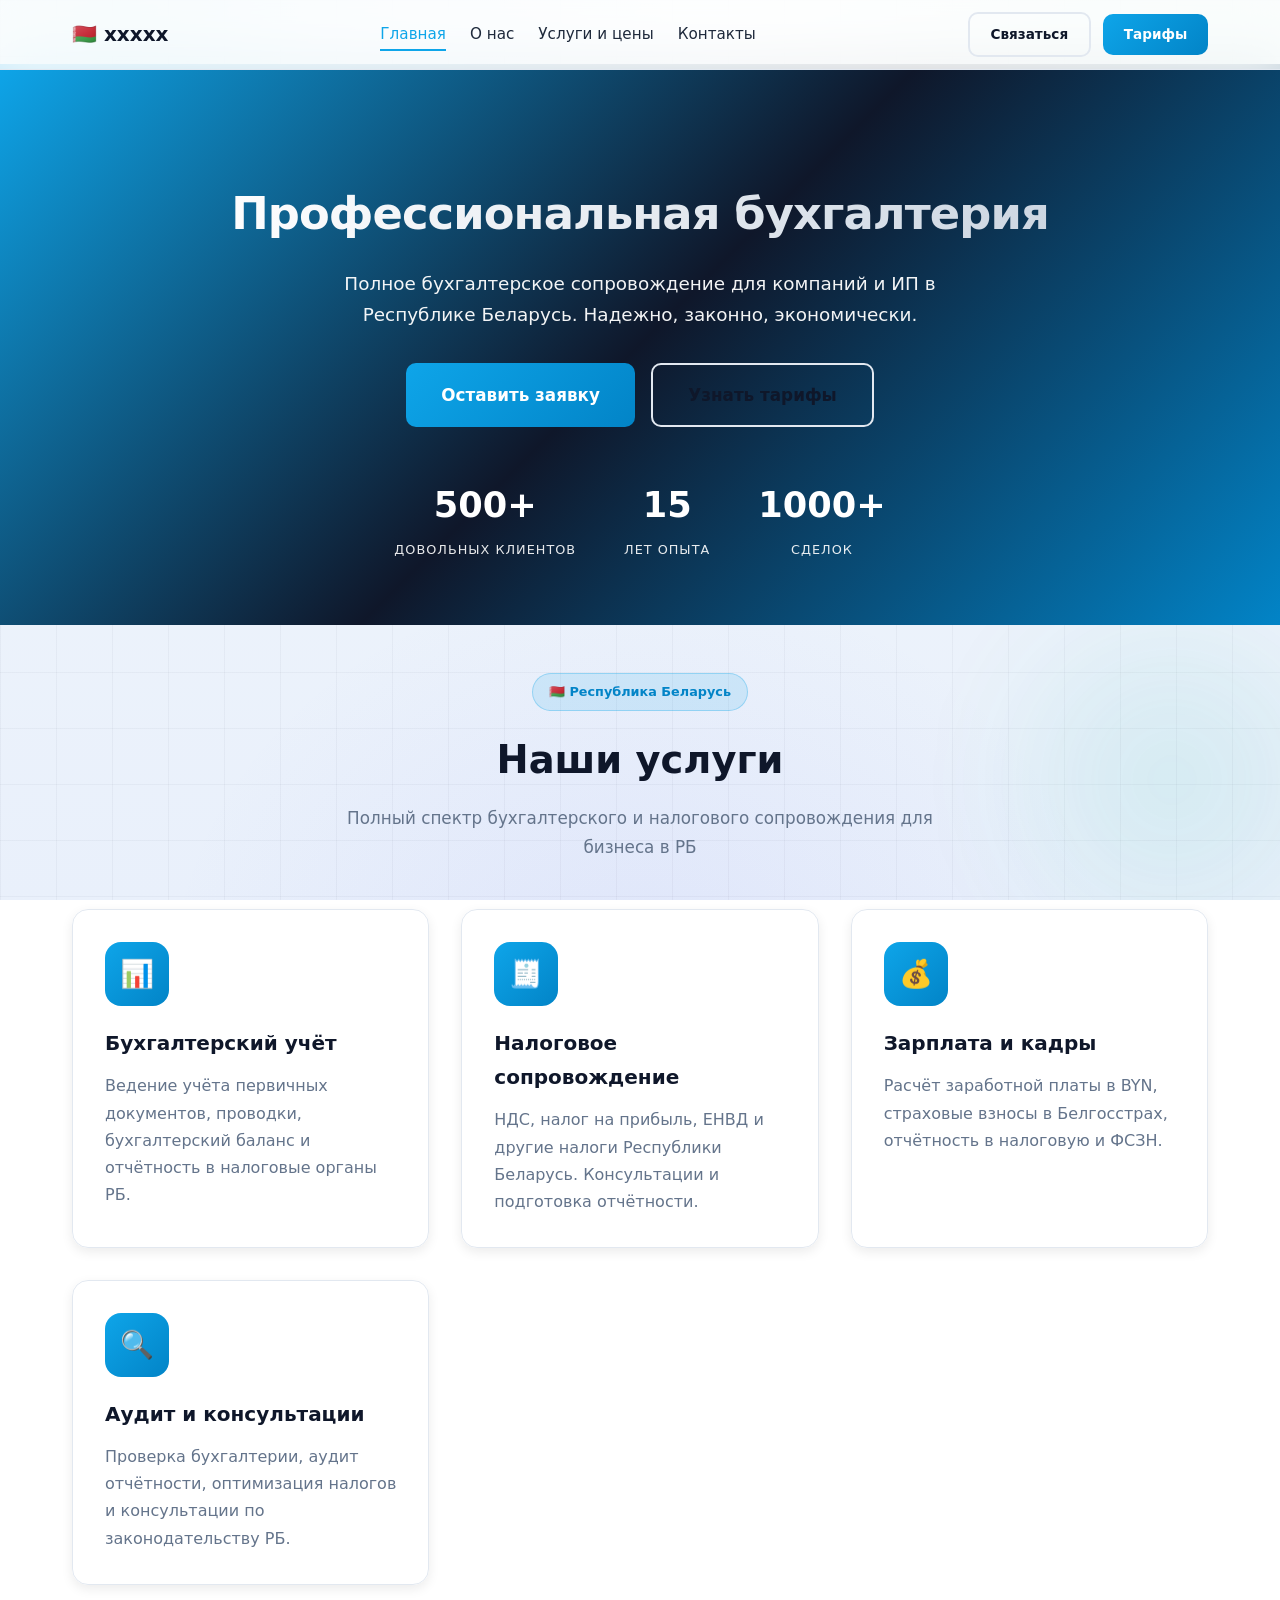
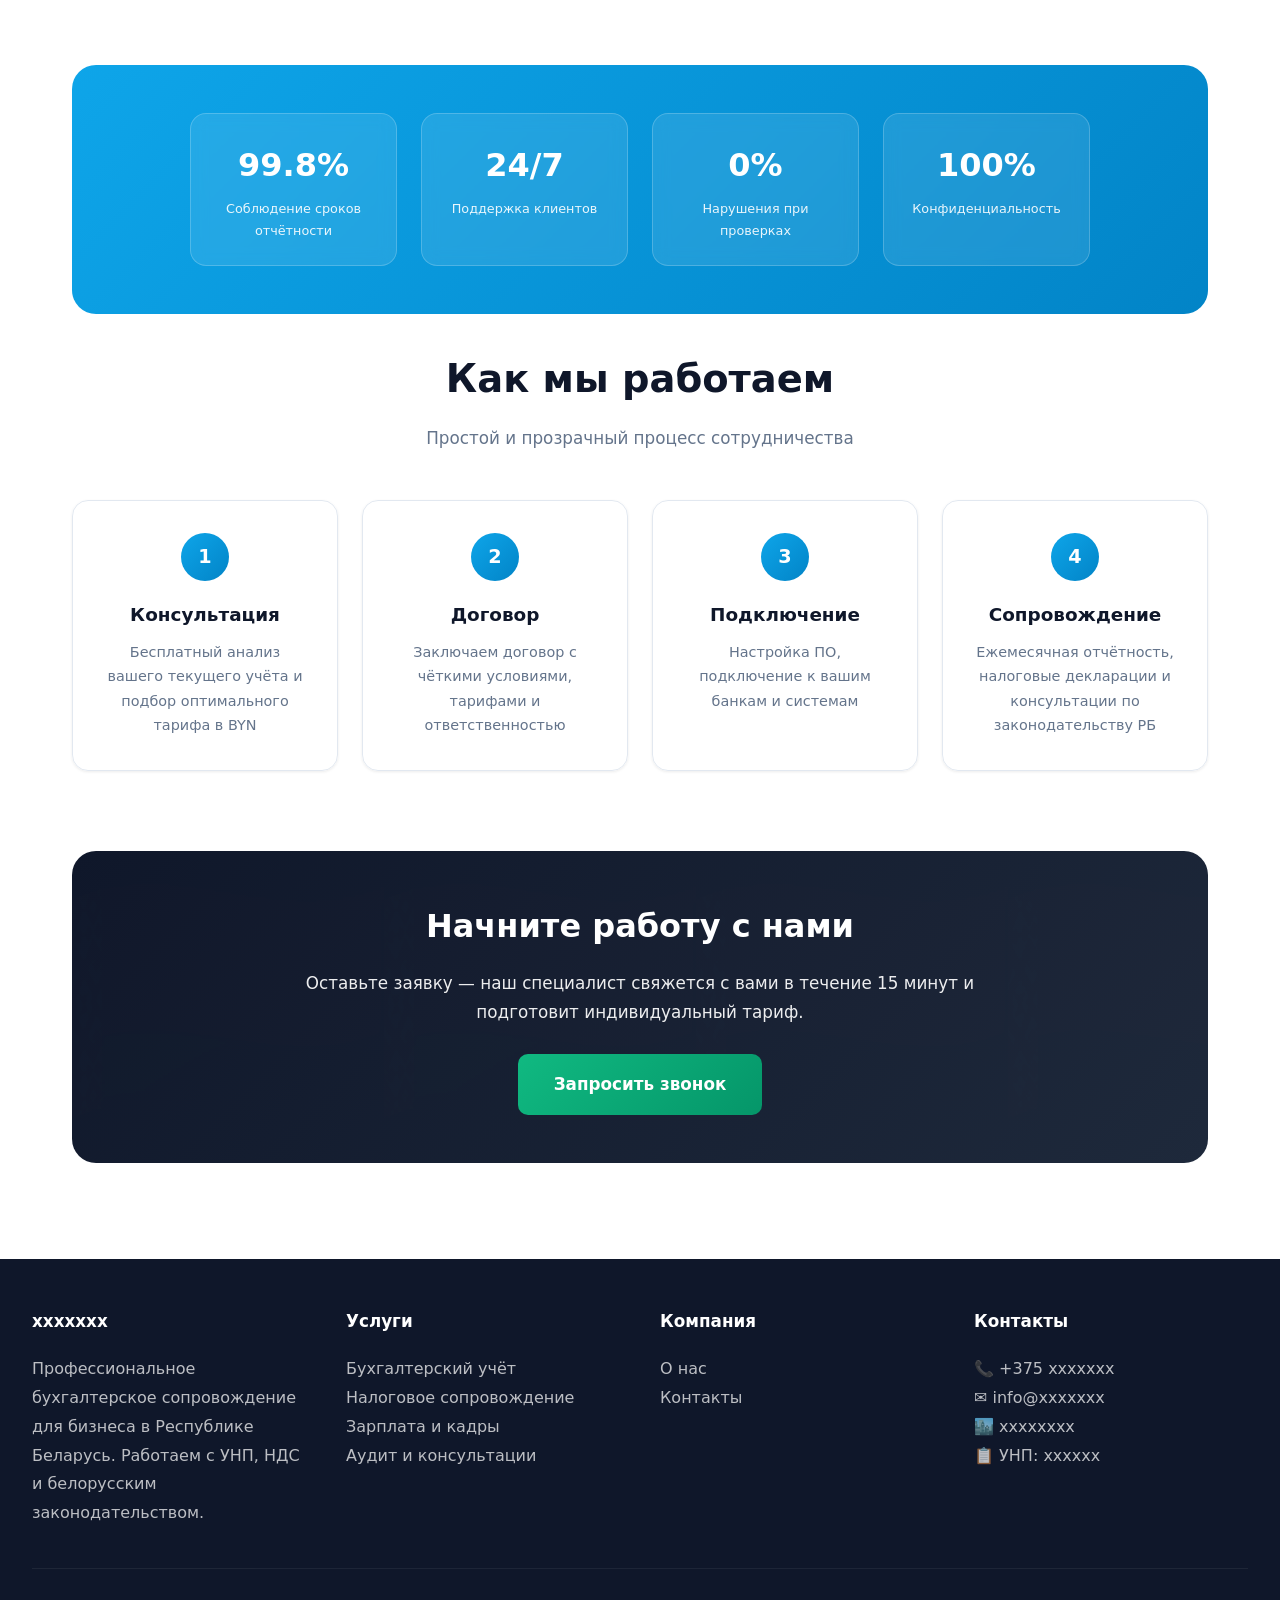
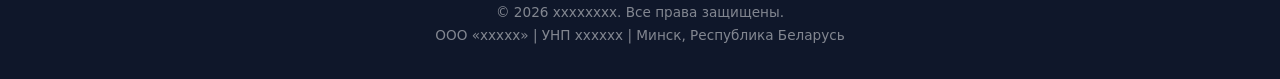
==== index.html @ abb274c4 "first commit" ====
<!DOCTYPE html>
<html lang="ru">
<head>
    <meta charset="UTF-8">
    <meta name="viewport" content="width=device-width, initial-scale=1.0">
    <title>xxxxxx | Профессиональное бухгалтерское сопровождение</title>
    <meta name="description" content="Профессиональная бухгалтерия для бизнеса в Республике Беларусь. Бухгалтерский учёт, налоговое сопровождение, зарплата и кадры, аудит. Услуги для компаний и ИП.">
    <link rel="stylesheet" href="style.css">
    <script src="config.js" defer></script>
    <script src="app.js" defer></script>
</head>
<body>
    <div class="blob-wrap">
        <div class="blob blob-1"></div>
        <div class="blob blob-2"></div>
    </div>

    <div class="preloader" id="preloader">
        <div class="loader-ring"></div>
        <div class="loader-text">Загрузка…</div>
    </div>

    <div class="toast-container" id="toastContainer"></div>

    <nav class="navbar" id="navbar">
        <div class="nav-inner">
            <a href="index.html" class="nav-brand">🇧🇾 xxxxx</a>
            <ul class="nav-links" id="navLinks">
                <li><a href="index.html">Главная</a></li>
                <li><a href="about.html">О нас</a></li>
                <li><a href="services.html">Услуги и цены</a></li>
                <li><a href="contact.html">Контакты</a></li>
            </ul>
            <div class="nav-cta">
                <a href="contact.html" class="btn btn-outline-light btn-sm">Связаться</a>
                <a href="services.html" class="btn btn-primary btn-sm">Тарифы</a>
            </div>
            <button class="menu-toggle" id="menuToggle" aria-label="Меню">☰</button>
        </div>
    </nav>

    <header>
        <div class="header-wrap">
            <h1>Профессиональная бухгалтерия</h1>
            <p>Полное бухгалтерское сопровождение для компаний и ИП в Республике Беларусь. Надежно, законно, экономически.</p>
            <div class="header-actions">
                <a href="contact.html" class="btn btn-primary btn-lg">Оставить заявку</a>
                <a href="services.html" class="btn btn-outline-light btn-lg">Узнать тарифы</a>
            </div>
            <div class="header-stats">
                <div class="stat-item">
                    <div class="stat-number">500+</div>
                    <div class="stat-label">Довольных клиентов</div>
                </div>
                <div class="stat-item">
                    <div class="stat-number">15</div>
                    <div class="stat-label">Лет опыта</div>
                </div>
                <div class="stat-item">
                    <div class="stat-number">1000+</div>
                    <div class="stat-label">Сделок</div>
                </div>
            </div>
        </div>
    </header>

    <main>
        <section class="section reveal">
            <div class="section-header">
                <span class="badge">🇧🇾 Республика Беларусь</span>
                <h2>Наши услуги</h2>
                <p>Полный спектр бухгалтерского и налогового сопровождения для бизнеса в РБ</p>
            </div>

            <div class="services-grid">
                <div class="service-card reveal">
                    <div class="service-icon">📊</div>
                    <h3>Бухгалтерский учёт</h3>
                    <p>Ведение учёта первичных документов, проводки, бухгалтерский баланс и отчётность в налоговые органы РБ.</p>
                </div>
                <div class="service-card reveal">
                    <div class="service-icon">🧾</div>
                    <h3>Налоговое сопровождение</h3>
                    <p>НДС, налог на прибыль, ЕНВД и другие налоги Республики Беларусь. Консультации и подготовка отчётности.</p>
                </div>
                <div class="service-card reveal">
                    <div class="service-icon">💰</div>
                    <h3>Зарплата и кадры</h3>
                    <p>Расчёт заработной платы в BYN, страховые взносы в Белгосстрах, отчётность в налоговую и ФСЗН.</p>
                </div>
                <div class="service-card reveal">
                    <div class="service-icon">🔍</div>
                    <h3>Аудит и консультации</h3>
                    <p>Проверка бухгалтерии, аудит отчётности, оптимизация налогов и консультации по законодательству РБ.</p>
                </div>
            </div>
        </section>

        <section class="stats-section reveal">
            <div class="stats-grid">
                <div class="stat-box">
                    <h3>99.8%</h3>
                    <p>Соблюдение сроков отчётности</p>
                </div>
                <div class="stat-box">
                    <h3>24/7</h3>
                    <p>Поддержка клиентов</p>
                </div>
                <div class="stat-box">
                    <h3>0%</h3>
                    <p>Нарушения при проверках</p>
                </div>
                <div class="stat-box">
                    <h3>100%</h3>
                    <p>Конфиденциальность</p>
                </div>
            </div>
        </section>

        <section class="section reveal">
            <div class="section-header">
                <h2>Как мы работаем</h2>
                <p>Простой и прозрачный процесс сотрудничества</p>
            </div>

            <div class="steps-grid">
                <div class="step-card reveal">
                    <div class="step-number">1</div>
                    <h3>Консультация</h3>
                    <p>Бесплатный анализ вашего текущего учёта и подбор оптимального тарифа в BYN</p>
                </div>
                <div class="step-card reveal">
                    <div class="step-number">2</div>
                    <h3>Договор</h3>
                    <p>Заключаем договор с чёткими условиями, тарифами и ответственностью</p>
                </div>
                <div class="step-card reveal">
                    <div class="step-number">3</div>
                    <h3>Подключение</h3>
                    <p>Настройка ПО, подключение к вашим банкам и системам</p>
                </div>
                <div class="step-card reveal">
                    <div class="step-number">4</div>
                    <h3>Сопровождение</h3>
                    <p>Ежемесячная отчётность, налоговые декларации и консультации по законодательству РБ</p>
                </div>
            </div>
        </section>

        <section class="cta-section reveal">
            <div class="cta-card">
                <div class="cta-wrap">
                    <h2>Начните работу с нами</h2>
                    <p>Оставьте заявку — наш специалист свяжется с вами в течение 15 минут и подготовит индивидуальный тариф.</p>
                    <a href="contact.html" class="btn btn-accent btn-lg">Запросить звонок</a>
                </div>
            </div>
        </section>
    </main>

    <footer>
        <div class="footer-grid">
            <div class="footer-col">
                <h4>xxxxxxx</h4>
                <p>Профессиональное бухгалтерское сопровождение для бизнеса в Республике Беларусь. Работаем с УНП, НДС и белорусским законодательством.</p>
            </div>
            <div class="footer-col">
                <h4>Услуги</h4>
                <ul>
                    <li><a href="services.html">Бухгалтерский учёт</a></li>
                    <li><a href="services.html">Налоговое сопровождение</a></li>
                    <li><a href="services.html">Зарплата и кадры</a></li>
                    <li><a href="services.html">Аудит и консультации</a></li>
                </ul>
            </div>
            <div class="footer-col">
                <h4>Компания</h4>
                <ul>
                    <li><a href="about.html">О нас</a></li>
                    <li><a href="contact.html">Контакты</a></li>
                </ul>
            </div>
            <div class="footer-col">
                <h4>Контакты</h4>
                <ul>
                    <li>📞 <a href="tel:+375xxxxxxxx">+375 xxxxxxx</a></li>
                    <li>✉️ <a href="mailto:info@xxxxxx">info@xxxxxxx</a></li>
                    <li>🏙️ xxxxxxxx</li>
                    <li>📋 УНП: xxxxxx</li>
                </ul>
            </div>
        </div>
        <div class="footer-divider">
            © 2026 xxxxxxxx. Все права защищены.<br>
            ООО «xxxxx» | УНП xxxxxx | Минск, Республика Беларусь
        </div>
    </footer>

    <a href="#" class="back-to-top" id="backToTop">↑</a>
</body>
</html>
---- style.css ----
/* =========================================================
   БАЗОВЫЕ ПЕРЕМЕННЫЕ И ДИЗАЙН-СИСТЕМА
   ========================================================= */
:root {
    --primary: #0ea5e9;
    --primary-dark: #0284c7;
    --primary-light: #67e8f9;
    --primary-glow: rgba(14,165,233,.4);
    --accent: #10b981;
    --warning: #f59e0b;
    --success: #10b981;
    --danger: #ef4444;
    --secondary: #0f172a;
    --bg: #f1f5f9;
    --card: rgba(255,255,255,.60);
    --card-border: rgba(255,255,255,.4);
    --border: #e2e8f0;
    --text: #1e293b;
    --text-light: #64748b;
    --shadow-sm: 0 1px 3px rgba(0,0,0,.08);
    --shadow-md: 0 4px 12px rgba(0,0,0,.08);
    --shadow-lg: 0 10px 25px rgba(0,0,0,.1);
    --transition: all .3s cubic-bezier(.4,0,.2,1);
}

/* =========================================================
   ОСНОВЫ
   ========================================================= */
*, ::before, ::after { box-sizing: border-box; margin: 0; padding: 0; }
html { scroll-behavior: smooth; }
body {
    font-family: system-ui, -apple-system, BlinkMacSystemFont, "Segoe UI", Roboto, sans-serif;
    color: var(--text);
    line-height: 1.7;
    overflow-x: hidden;
    background-color: #eef2f7;
    background:
        radial-gradient(1100px 600px at 12% -10%, rgba(14,165,233,.12), transparent 60%),
        radial-gradient(900px 500px at 95% 5%, rgba(16,185,129,.10), transparent 55%),
        radial-gradient(800px 700px at 50% 110%, rgba(99,102,241,.08), transparent 60%),
        linear-gradient(180deg, #f8fafc 0%, #eef4fb 40%, #e9f0fb 100%);
    background-attachment: fixed;
    position: relative;
    z-index: 1;
}

/* плоткая сетка на фоне — добавляет «матовую» текстуру без перегруза */
body::before {
    content: "";
    position: fixed;
    inset: 0;
    background-image:
        linear-gradient(rgba(15,23,42,.035) 1px, transparent 1px),
        linear-gradient(90deg, rgba(15,23,42,.035) 1px, transparent 1px);
    background-size: 56px 56px;
    pointer-events: none;
    z-index: 0;
}

/* =========================================================
   ПЛАВАЮЩИЕ BLOB-ФОНОВЫЕ ЭЛЕМЕНТЫ
   ========================================================= */
.blob-wrap { position: fixed; inset: 0; pointer-events: none; overflow: hidden; z-index: 0; }
.blob {
    position: absolute;
    width: 420px;
    height: 420px;
    background: radial-gradient(circle, rgba(14,165,233,.16), rgba(16,185,129,.12), transparent 60%);
    border-radius: 50%;
    filter: blur(70px);
    animation: float 16s ease-in-out infinite;
    opacity: .75;
}
.blob-1 { top: -10%; left: -8%; animation-delay: 0s; }
.blob-2 { bottom: -10%; right: -8%; animation-delay: -8s; }
@keyframes float { 0%,100% { transform: translate(0,0) scale(1) rotate(0deg); } 50% { transform: translate(30px, -45px) scale(1.06) rotate(180deg); } }

/* =========================================================
   ПРЕЛОАДЕР
   ========================================================= */
.preloader {
    position: fixed;
    inset: 0;
    background: linear-gradient(135deg, var(--primary), var(--primary-dark));
    display: grid;
    place-items: center;
    z-index: 9999;
    transition: opacity .6s ease;
}
.preloader.hidden { opacity: 0; pointer-events: none; }
.loader-ring {
    width: 64px;
    height: 64px;
    border: 4px solid rgba(255,255,255,.18);
    border-top-color: #fff;
    border-radius: 50%;
    animation: spin 1s linear infinite;
}
@keyframes spin { to { transform: rotate(360deg); } }
.loader-text {
    margin-top: 1rem;
    color: #fff;
    font-weight: 600;
    letter-spacing: .1em;
    text-transform: uppercase;
    font-size: .85rem;
    animation: pulseText 1.6s ease-in-out infinite;
}
@keyframes pulseText { 0%,100% { opacity: .6; } 50% { opacity: 1; } }

/* =========================================================
   TOASTЫ / УВЕДОМЛЕНИЯ
   ========================================================= */
.toast-container {
    position: fixed;
    top: 30px;
    right: 30px;
    z-index: 10000;
    display: flex;
    flex-direction: column;
    gap: 12px;
}
.toast {
    background: rgba(15,23,42,.95);
    color: #fff;
    padding: 14px 22px;
    border-radius: 12px;
    box-shadow: var(--shadow-lg);
    border: 1px solid rgba(14,165,233,.5);
    font-size: 14px;
    font-weight: 500;
    transform: translateX(120%);
    opacity: 0;
    transition: all .4s cubic-bezier(.175,.885,.32,1.275);
    display: flex;
    align-items: center;
    gap: 10px;
}
.toast.show { transform: translateX(0); opacity: 1; }
.toast.success { border-color: var(--accent); }
.toast.error { border-color: var(--danger); }

/* =========================================================
   КНОПКИ (ЕДИНАЯ СИСТЕМА)
   — btn-block растягивает кнопку на 100%
   — btn-lg / btn-sm — размеры
   ========================================================= */
.btn {
    display: inline-flex;
    align-items: center;
    justify-content: center;
    gap: .35rem;
    font-weight: 600;
    text-decoration: none;
    border: none;
    cursor: pointer;
    font-size: .95rem;
    border-radius: 10px;
    padding: .8rem 1.8rem;
    min-height: 44px;
    transition: var(--transition);
    position: relative;
    outline: 2px solid transparent;
    outline-offset: 2px;
}
.btn:focus-visible { outline-offset: 3px; outline-width: 2px; }
.btn-block { width: 100%; }
.btn-lg { padding: 1rem 2.2rem; font-size: 1.05rem; min-height: 48px; }
.btn-sm { padding: .55rem 1.3rem; font-size: .85rem; min-height: 38px; }

/* Primary — синий градиент */
.btn-primary { background: linear-gradient(135deg, var(--primary), var(--primary-dark)); color: #fff; }
.btn-primary:hover {
    background: linear-gradient(135deg, var(--primary-dark), var(--secondary));
    transform: translateY(-2px) scale(1.02);
    box-shadow: 0 8px 20px rgba(14,165,233,.35);
}
.btn-primary:active { transform: scale(.98); }

/* Accent — зелёный (CTA / отправка) */
.btn-accent { background: linear-gradient(135deg, var(--accent), #059669); color: #fff; }
.btn-accent:hover {
    background: linear-gradient(135deg, #059669, #047857);
    transform: translateY(-2px) scale(1.02);
    box-shadow: 0 8px 20px rgba(16,185,129,.3);
}

/* Outline — прозрачные с рамкой */
.btn-outline {
    background: rgba(255,255,255,.15);
    color: #fff;
    border: 1.5px solid rgba(255,255,255,.35);
    backdrop-filter: blur(8px);
}
.btn-outline:hover {
    background: rgba(255,255,255,.3);
    transform: translateY(-2px) scale(1.02);
}

/* Light outline — для светлых секций */
.btn-outline-light {
    background: transparent;
    color: var(--secondary);
    border: 2px solid var(--border);
}
.btn-outline-light:hover {
    background: var(--primary);
    color: #fff;
    border-color: var(--primary);
}

/* Ghost — без рамки, только текст */
.btn-ghost {
    background: transparent;
    color: var(--primary);
    padding: .4rem .6rem;
    min-height: auto;
    font-size: .9rem;
}

/* =========================================================
   НАВИГАЦИЯ
   ========================================================= */
.navbar {
    position: fixed;
    top: 0;
    left: 0;
    right: 0;
    background: rgba(255,255,255,.8);
    backdrop-filter: blur(20px);
    border-bottom: 1px solid var(--border);
    z-index: 100;
    transition: var(--transition);
}
.navbar.scrolled { box-shadow: var(--shadow-md); }

.nav-inner {
    max-width: 1200px;
    margin: 0 auto;
    padding: .75rem 2rem;
    display: flex;
    justify-content: space-between;
    align-items: center;
}

.nav-brand {
    font-weight: 800;
    font-size: 1.25rem;
    color: var(--secondary);
    text-decoration: none;
    display: flex;
    align-items: center;
    gap: .5rem;
}
.nav-brand:hover { color: var(--primary); }

.nav-links {
    display: flex;
    gap: 1.5rem;
    list-style: none;
}
.nav-links a {
    color: var(--text);
    text-decoration: none;
    font-weight: 500;
    font-size: .95rem;
    padding: .5rem 0;
    position: relative;
    transition: var(--transition);
}
.nav-links a::after {
    content: '';
    position: absolute;
    bottom: 0;
    left: 0;
    width: 0;
    height: 2px;
    background: var(--primary);
    transition: var(--transition);
}
.nav-links a:hover { color: var(--primary); }
.nav-links a:hover::after { width: 100%; }
.nav-links a.active { color: var(--primary); }
.nav-links a.active::after { width: 100%; }

.nav-cta { display: flex; gap: .75rem; align-items: center; }

.menu-toggle { display: none; background: none; border: none; font-size: 1.6rem; cursor: pointer; color: var(--secondary); }

/* Mobile menu */
@media (max-width: 768px) {
    .nav-links {
        position: absolute;
        top: 100%;
        left: 0;
        right: 0;
        background: rgba(15,23,42,.97);
        backdrop-filter: blur(20px);
        flex-direction: column;
        padding: 1.5rem;
        gap: 0;
        border-top: 1px solid rgba(255,255,255,.1);
        display: none;
        z-index: 99;
    }
    .nav-links.active { display: flex; }
    .nav-links a { color: #fff; padding: 1rem; font-size: 1.1rem; border-bottom: 1px solid rgba(255,255,255,.1); }
    .nav-links a:hover { padding-left: 1.25rem; }
    .menu-toggle { display: block; }
}

/* =========================================================
   ШАПКА (HEADER HERO)
   ========================================================= */
header {
    background: linear-gradient(135deg, var(--primary), var(--secondary), var(--primary-dark));
    color: #fff;
    padding: 7rem 2rem 4rem;
    text-align: center;
    position: relative;
    overflow: hidden;
    margin-top: 64px;
}
header::after { content: ' '; position: absolute; top: 50%; left: 50%; transform: translate(-50%,-50%); font-size: 10rem; opacity: .08; z-index: 1; pointer-events: none; }
.header-wrap { position: relative; z-index: 2; max-width: 880px; margin: 0 auto; }
header h1 {
    font-size: 2.8rem;
    font-weight: 800;
    margin-bottom: 1rem;
    letter-spacing: -.02em;
    background: linear-gradient(to right, #fff, #cbd5e1);
    -webkit-background-clip: text;
    -webkit-text-fill-color: transparent;
    background-clip: text;
}
header p { font-size: 1.15rem; opacity: .95; max-width: 700px; margin: 0 auto 2rem; }

.header-actions { display: flex; gap: 1rem; justify-content: center; flex-wrap: wrap; }
.header-stats { display: flex; justify-content: center; gap: 3rem; margin-top: 3rem; flex-wrap: wrap; }
.stat-item { text-align: center; }
.stat-number { font-size: 2.2rem; font-weight: 800; margin-bottom: .25rem; }
.stat-label { font-size: .8rem; opacity: .9; text-transform: uppercase; letter-spacing: 1px; }

@media (max-width: 768px) {
    header { padding: 5rem 2rem 3rem; margin-top: 58px; }
    header h1 { font-size: 2.2rem; }
    .header-stats { gap: 2rem; }
    .stat-number { font-size: 1.8rem; }
}

/* =========================================================
   ОСНОВНОЙ КОНТЕНТ
   ========================================================= */
main { max-width: 1200px; margin: 0 auto; padding: 3rem 2rem; position: relative; z-index: 2; }

/* Sections */
.section { margin-bottom: 5rem; opacity: 0; transform: translateY(30px); transition: opacity .8s ease, transform .8s ease; }
.section.visible { opacity: 1; transform: translateY(0); }
.section:nth-child(2) { transition-delay: .1s; }
.section:nth-child(3) { transition-delay: .2s; }
.section:nth-child(4) { transition-delay: .3s; }
.section:nth-child(5) { transition-delay: .4s; }

.section-header { text-align: center; margin-bottom: 3rem; }
.section-header h2 { font-size: 2.4rem; margin-bottom: .75rem; color: var(--secondary); font-weight: 800; }
.section-header p { color: var(--text-light); font-size: 1.05rem; max-width: 660px; margin: 0 auto; }

.badge {
    display: inline-flex;
    align-items: center;
    gap: .3rem;
    background: rgba(14,165,233,.13);
    color: var(--primary-dark);
    padding: .45rem 1rem;
    border-radius: 50px;
    font-size: .8rem;
    font-weight: 700;
    margin-bottom: 1rem;
    border: 1px solid rgba(14,165,233,.3);
    animation: badgePulse 3.2s ease-in-out infinite;
}
@keyframes badgePulse { 0%,100% { box-shadow: 0 0 0 rgba(14,165,233,.45); } 50% { box-shadow: 0 0 16px rgba(14,165,233,.55); } }

/* Services grid (index) */
.services-grid { display: grid; grid-template-columns: repeat(auto-fit, minmax(280px, 1fr)); gap: 2rem; }
.service-card {
    background: var(--card);
    padding: 2rem;
    border-radius: 16px;
    box-shadow: var(--shadow-md);
    border: 1px solid var(--border);
    transition: var(--transition);
    position: relative;
    overflow: hidden;
}
.service-card::before { content: ''; position: absolute; inset: 0; background: linear-gradient(135deg, rgba(14,165,233,.08), transparent); opacity: 0; transition: var(--transition); }
.service-card:hover { transform: translateY(-8px); border-color: var(--primary); box-shadow: var(--shadow-lg); }
.service-card:hover::before { opacity: 1; }
.service-icon { width: 64px; height: 64px; background: linear-gradient(135deg, var(--primary), var(--primary-dark)); border-radius: 16px; display: grid; place-items: center; font-size: 1.7rem; margin-bottom: 1.25rem; transition: var(--transition); }
.service-card:hover .service-icon { transform: scale(1.1) rotate(10deg); }
.service-card h3 { font-size: 1.25rem; margin-bottom: .75rem; color: var(--secondary); }
.service-card p { color: var(--text-light); line-height: 1.7; }

/* Detailed services (services.html) */
.service-detailed { display: grid; grid-template-columns: repeat(auto-fit, minmax(300px, 1fr)); gap: 2rem; margin-bottom: 2.5rem; }
.service-detailed-card {
    background: var(--card);
    padding: 2rem;
    border-radius: 16px;
    box-shadow: var(--shadow-sm);
    border: 1px solid var(--border);
    transition: var(--transition);
}
.service-detailed-card:hover { transform: translateY(-4px); box-shadow: var(--shadow-md); border-color: var(--primary); }
.service-detailed-card h3 { color: var(--secondary); margin-bottom: .75rem; font-size: 1.2rem; }
.service-detailed-card p { margin-bottom: 1rem; }
.service-features { list-style: none; }
.service-features li { padding: .5rem 0; color: var(--text-light); border-bottom: 1px solid rgba(0,0,0,.05); display: flex; align-items: center; gap: .6rem; }
.service-features li:last-child { border-bottom: none; }
.service-features li::before { content: '✓'; color: var(--accent); font-weight: 700; }

/* Stats section */
.stats-section {
    background: linear-gradient(135deg, var(--primary), var(--primary-dark));
    padding: 3rem 2rem;
    margin: 2rem 0;
    border-radius: 24px;
    color: #fff;
}
.stats-grid { display: grid; grid-template-columns: repeat(auto-fit, minmax(160px, 1fr)); gap: 1.5rem; max-width: 900px; margin: 0 auto; }
.stat-box { text-align: center; padding: 1.5rem; border-radius: 16px; background: rgba(255,255,255,.1); backdrop-filter: blur(8px); border: 1px solid rgba(255,255,255,.2); transition: var(--transition); }
.stat-box:hover { transform: translateY(-8px) scale(1.02); }
.stat-box h3 { font-size: 2rem; margin-bottom: .35rem; color: #fff; }
.stat-box p { color: rgba(255,255,255,.9); font-size: .8rem; }

/* Steps / Process */
.steps-grid { display: grid; grid-template-columns: repeat(auto-fit, minmax(240px, 1fr)); gap: 1.5rem; }
.step-card {
    background: var(--card);
    padding: 2rem;
    border-radius: 16px;
    box-shadow: var(--shadow-sm);
    text-align: center;
    transition: var(--transition);
    border: 1px solid var(--border);
}
.step-card:hover { transform: translateY(-6px); box-shadow: var(--shadow-md); }
.step-number {
    width: 48px;
    height: 48px;
    background: linear-gradient(135deg, var(--primary), var(--primary-dark));
    color: #fff;
    border-radius: 50%;
    display: grid;
    place-items: center;
    font-size: 1.2rem;
    font-weight: 700;
    margin: 0 auto 1.1rem;
    transition: var(--transition);
}
.step-card:hover .step-number { transform: scale(1.15); }
.step-card h3 { font-size: 1.15rem; margin-bottom: .6rem; color: var(--secondary); }
.step-card p { color: var(--text-light); font-size: .9rem; }

/* Pricing (services.html) */
.pricing-grid { display: grid; grid-template-columns: repeat(auto-fit, minmax(280px, 1fr)); gap: 2rem; margin-top: 2.5rem; }
.pricing-card {
    background: var(--card);
    padding: 2.5rem 2rem;
    border-radius: 18px;
    border: 2px solid var(--border);
    position: relative;
    transition: var(--transition);
    display: flex;
    flex-direction: column;
    align-items: stretch;
}
.pricing-card.featured {
    border-color: var(--primary);
    box-shadow: var(--shadow-lg);
    transform: translateY(-6px);
}
.pricing-card.featured:hover { transform: translateY(-10px) scale(1.02); }
.pricing-card:not(.featured):hover { transform: translateY(-4px); border-color: var(--primary); }
.popular-badge {
    position: absolute;
    top: -12px;
    left: 50%;
    transform: translateX(-50%);
    background: var(--accent);
    color: #fff;
    padding: .32rem .9rem;
    border-radius: 50px;
    font-size: .72rem;
    font-weight: 700;
    text-transform: uppercase;
    letter-spacing: .04em;
}
.pricing-header { text-align: center; margin-bottom: 1.5rem; }
.pricing-card h3 { font-size: 1.3rem; margin-bottom: .5rem; color: var(--secondary); }
.price { font-size: 2.1rem; font-weight: 800; margin-bottom: .35rem; color: var(--secondary); }
.price span { font-size: .9rem; font-weight: 400; color: var(--text-light); }
.pricing-card p { color: var(--text-light); margin-bottom: 1.3rem; font-size: .9rem; }
.pricing-features { list-style: none; margin-bottom: 1.7rem; flex: 1; }
.pricing-features li { padding: .55rem 0; color: var(--text-light); border-bottom: 1px solid rgba(0,0,0,.05); display: flex; align-items: center; gap: .6rem; }
.pricing-features li:last-child { border-bottom: none; }
.pricing-features li::before { content: '✓'; color: var(--accent); font-weight: 700; }
/* кнопка всегда на одинаковом уровне — margin-top auto */
.pricing-card .btn { margin-top: auto; }

/* CTA section */
.cta-section { text-align: center; margin: 3rem 0; }
.cta-card {
    background: linear-gradient(135deg, var(--secondary) 0%, #1e293b 100%);
    color: #fff;
    padding: 3rem 2rem;
    border-radius: 24px;
    position: relative;
    overflow: hidden;
}
.cta-card::before { content: ''; position: absolute; inset: 0; background: url('data:image/svg+xml;utf8,<svg xmlns="http://www.w3.org/2000/svg" viewBox="0 0 100 100"><text x="50%" y="50%" font-size="90" text-anchor="middle" dy=".32em" opacity="0.03">🇧🇾</text></svg>'); opacity: .1; }
.cta-wrap { position: relative; z-index: 1; max-width: 720px; margin: 0 auto; }
.cta-card h2 { color: #fff; font-size: 2rem; margin-bottom: 1rem; }
.cta-card p { opacity: .92; margin-bottom: 1.75rem; font-size: 1.05rem; }
.cta-btn { background: linear-gradient(135deg, var(--accent), #059669); color: #fff; padding: 1rem 2.5rem; border: none; border-radius: 12px; font-size: 1.1rem; font-weight: 600; cursor: pointer; transition: var(--transition); box-shadow: var(--shadow-md); position: relative; overflow: hidden; }
.cta-btn::before { content: ''; position: absolute; inset: 0; background: linear-gradient(90deg, transparent, rgba(255,255,255,.25), transparent); transform: translateX(-100%); transition: transform .5s ease; }
.cta-btn:hover::before { transform: translateX(100%); }
.cta-btn:hover { transform: translateY(-3px) scale(1.02); box-shadow: 0 12px 28px rgba(16,185,129,.35); }

/* =========================================================
   REVEAL — появление элементов при скролле
   ========================================================= */
.reveal {
    opacity: 0;
    transform: translateY(28px);
    transition: opacity .8s ease, transform .8s ease;
}
.reveal.visible { opacity: 1; transform: translateY(0); }

/* задержки для каскадного появления карточек */
.reveal:nth-child(2) { transition-delay: .08s; }
.reveal:nth-child(3) { transition-delay: .16s; }
.reveal:nth-child(4) { transition-delay: .24s; }
.reveal:nth-child(5) { transition-delay: .32s; }

/* =========================================================
   КНОПКА «НАВЕРХ»
   ========================================================= */
.back-to-top {
    position: fixed;
    bottom: 30px;
    right: 32px;
    width: 56px;
    height: 56px;
    background: linear-gradient(135deg, var(--primary), var(--primary-dark));
    color: #fff;
    border-radius: 50%;
    display: grid;
    place-items: center;
    text-decoration: none;
    box-shadow: 0 8px 22px rgba(14,165,233,.4);
    opacity: 0;
    visibility: hidden;
    transform: translateY(90px);
    transition: var(--transition);
    z-index: 1000;
    font-size: 1.3rem;
}
.back-to-top.visible { opacity: 1; visibility: visible; transform: translateY(0); }
.back-to-top:hover { transform: translateY(-4px) scale(1.08); box-shadow: 0 12px 28px rgba(14,165,233,.5); }

@media (max-width: 768px) {
    .back-to-top { width: 46px; height: 46px; bottom: 18px; right: 18px; }
}

/* =========================================================
   ФОРМА (contact.html)
   ========================================================= */
.contact-form { display: flex; flex-direction: column; gap: .3rem; }
.contact-form .input-group { margin-bottom: 1.15rem; }

/* =========================================================
   РАБОЧИЕ ЧАСЫ (contact.html)
   ========================================================= */
.hours-list { margin-top: .5rem; text-align: left; }
.hours-row {
    display: flex;
    justify-content: space-between;
    gap: 1rem;
    padding: .5rem .6rem;
    border-bottom: 1px dashed var(--border);
    font-size: .88rem;
    color: var(--text-light);
    border-radius: 6px;
    transition: var(--transition);
}
.hours-row:last-child { border-bottom: none; }
.hours-row span:last-child { font-weight: 600; color: var(--secondary); }
.hours-row:hover { background: rgba(14,165,233,.07); }
.hours-row.today { background: rgba(16,185,129,.12); }
.hours-row.today span:last-child { color: var(--accent); }

/* =========================================================
   КАРТА И СОЦСЕТИ (contact.html)
   ========================================================= */
.social-btn { position: relative; overflow: hidden; }
.social-btn:hover::after {
    content: '';
    position: absolute;
    inset: 0;
    background: rgba(255,255,255,.25);
    border-radius: inherit;
}

/* Contact section */
.contact-section {
    background: var(--card);
    padding: 2.5rem;
    border-radius: 20px;
    box-shadow: var(--shadow-md);
    border: 1px solid var(--border);
}
.contact-section h2 { text-align: center; color: var(--secondary); }
.contact-info { text-align: center; }

/* Footer */
footer {
    background: var(--secondary);
    color: rgba(255,255,255,.8);
    padding: 3rem 2rem 2rem;
    position: relative;
    overflow: hidden;
}
.footer-grid { display: grid; grid-template-columns: repeat(auto-fit, minmax(220px, 1fr)); gap: 2.5rem; margin-bottom: 2.5rem; }
.footer-col h4 { color: #fff; margin-bottom: 1.25rem; font-size: 1.05rem; }
.footer-col p, .footer-col li { color: rgba(255,255,255,.72); line-height: 1.8; }
.footer-col ul { list-style: none; }
.footer-col a { color: rgba(255,255,255,.72); text-decoration: none; transition: var(--transition); display: inline-block; }
.footer-col a:hover { color: var(--primary); transform: translateX(4px); }
.footer-divider { border-top: 1px solid rgba(255,255,255,.1); padding-top: 2rem; text-align: center; font-size: .85rem; opacity: .6; }

/* Info / alerts */
.info-box {
    background: linear-gradient(135deg, rgba(14,165,233,.15), rgba(16,185,129,.08));
    border: 1px solid rgba(14,165,233,.3);
    border-radius: 12px;
    padding: 1.3rem 1.75rem;
    margin: 2rem 0;
    color: var(--secondary);
    font-weight: 500;
    border-left: 4px solid var(--primary);
}

/* Responsive */
@media (max-width: 768px) {
    .section-header h2 { font-size: 1.9rem; }
    .services-grid { grid-template-columns: 1fr; }
    .service-detailed { grid-template-columns: 1fr; }
    .footer-grid { grid-template-columns: 1fr; }
    .stat-number { font-size: 1.6rem; }
    .price { font-size: 1.7rem; }
}
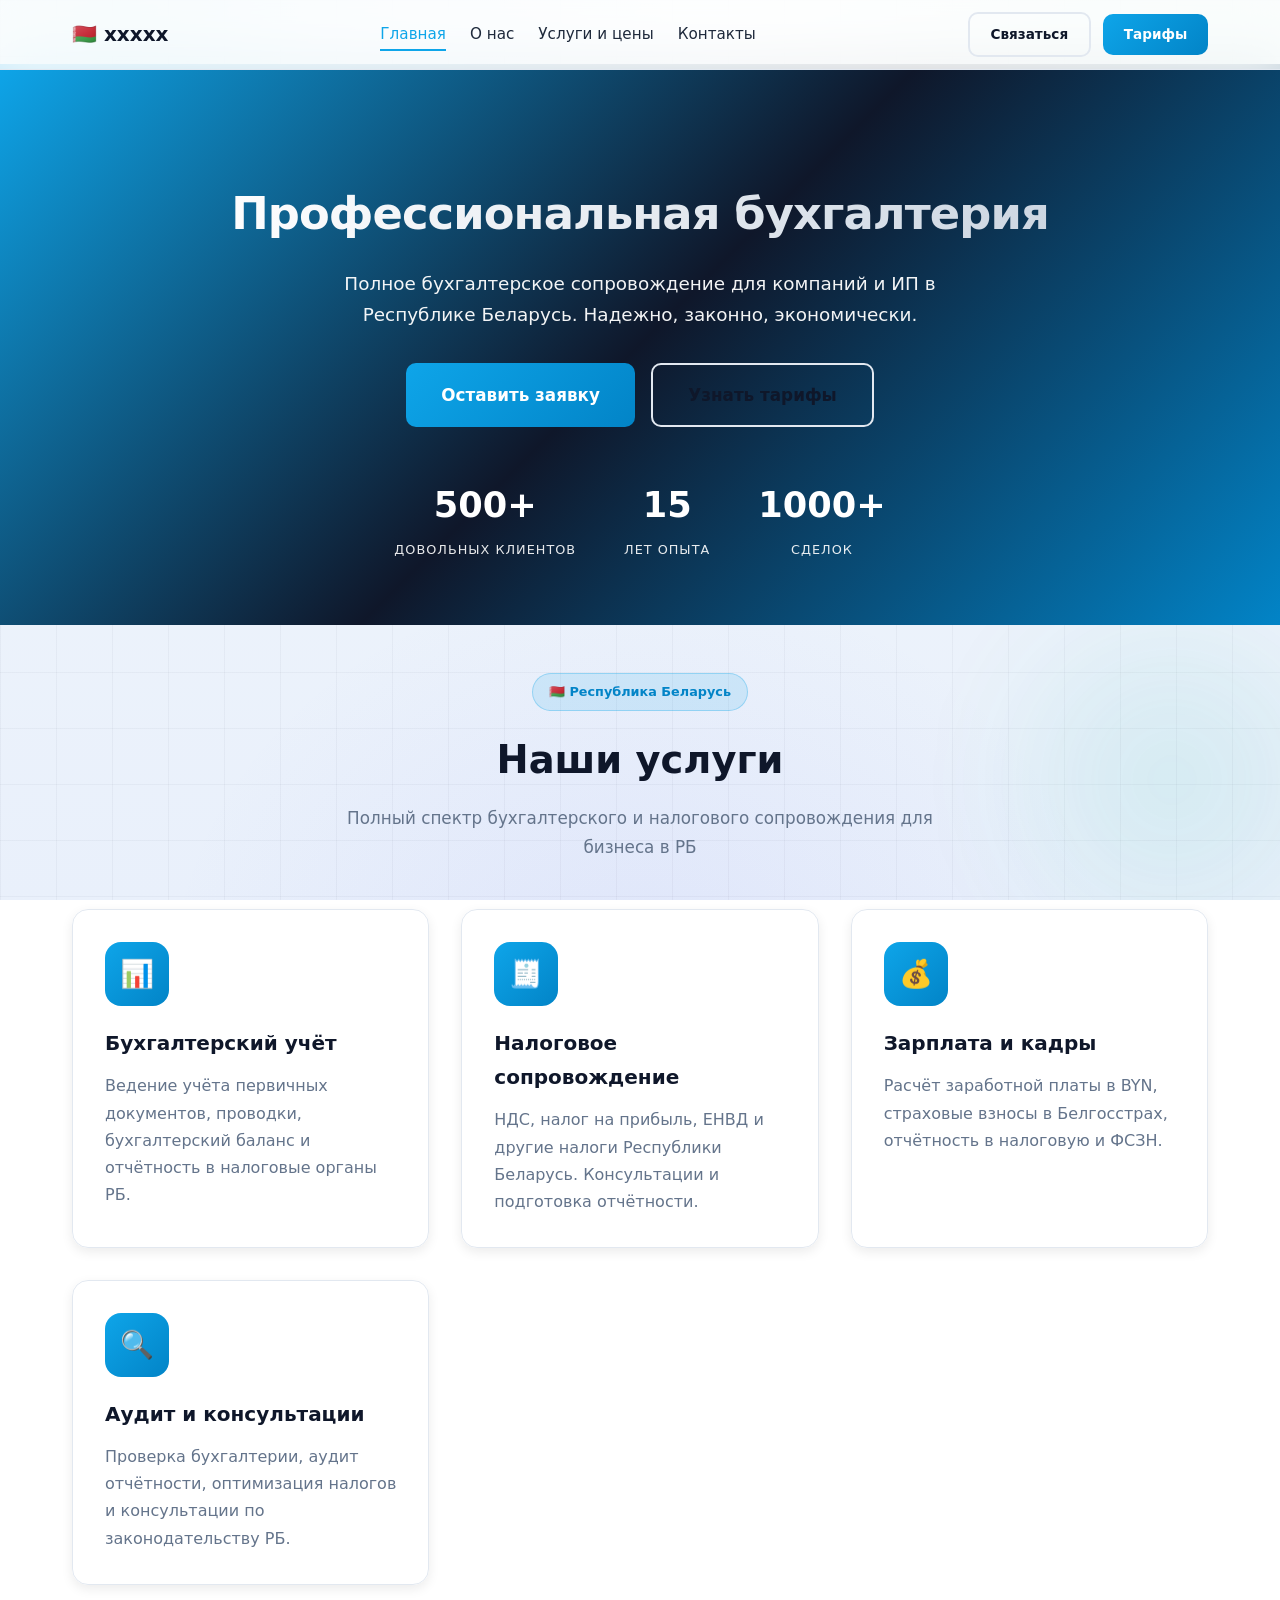
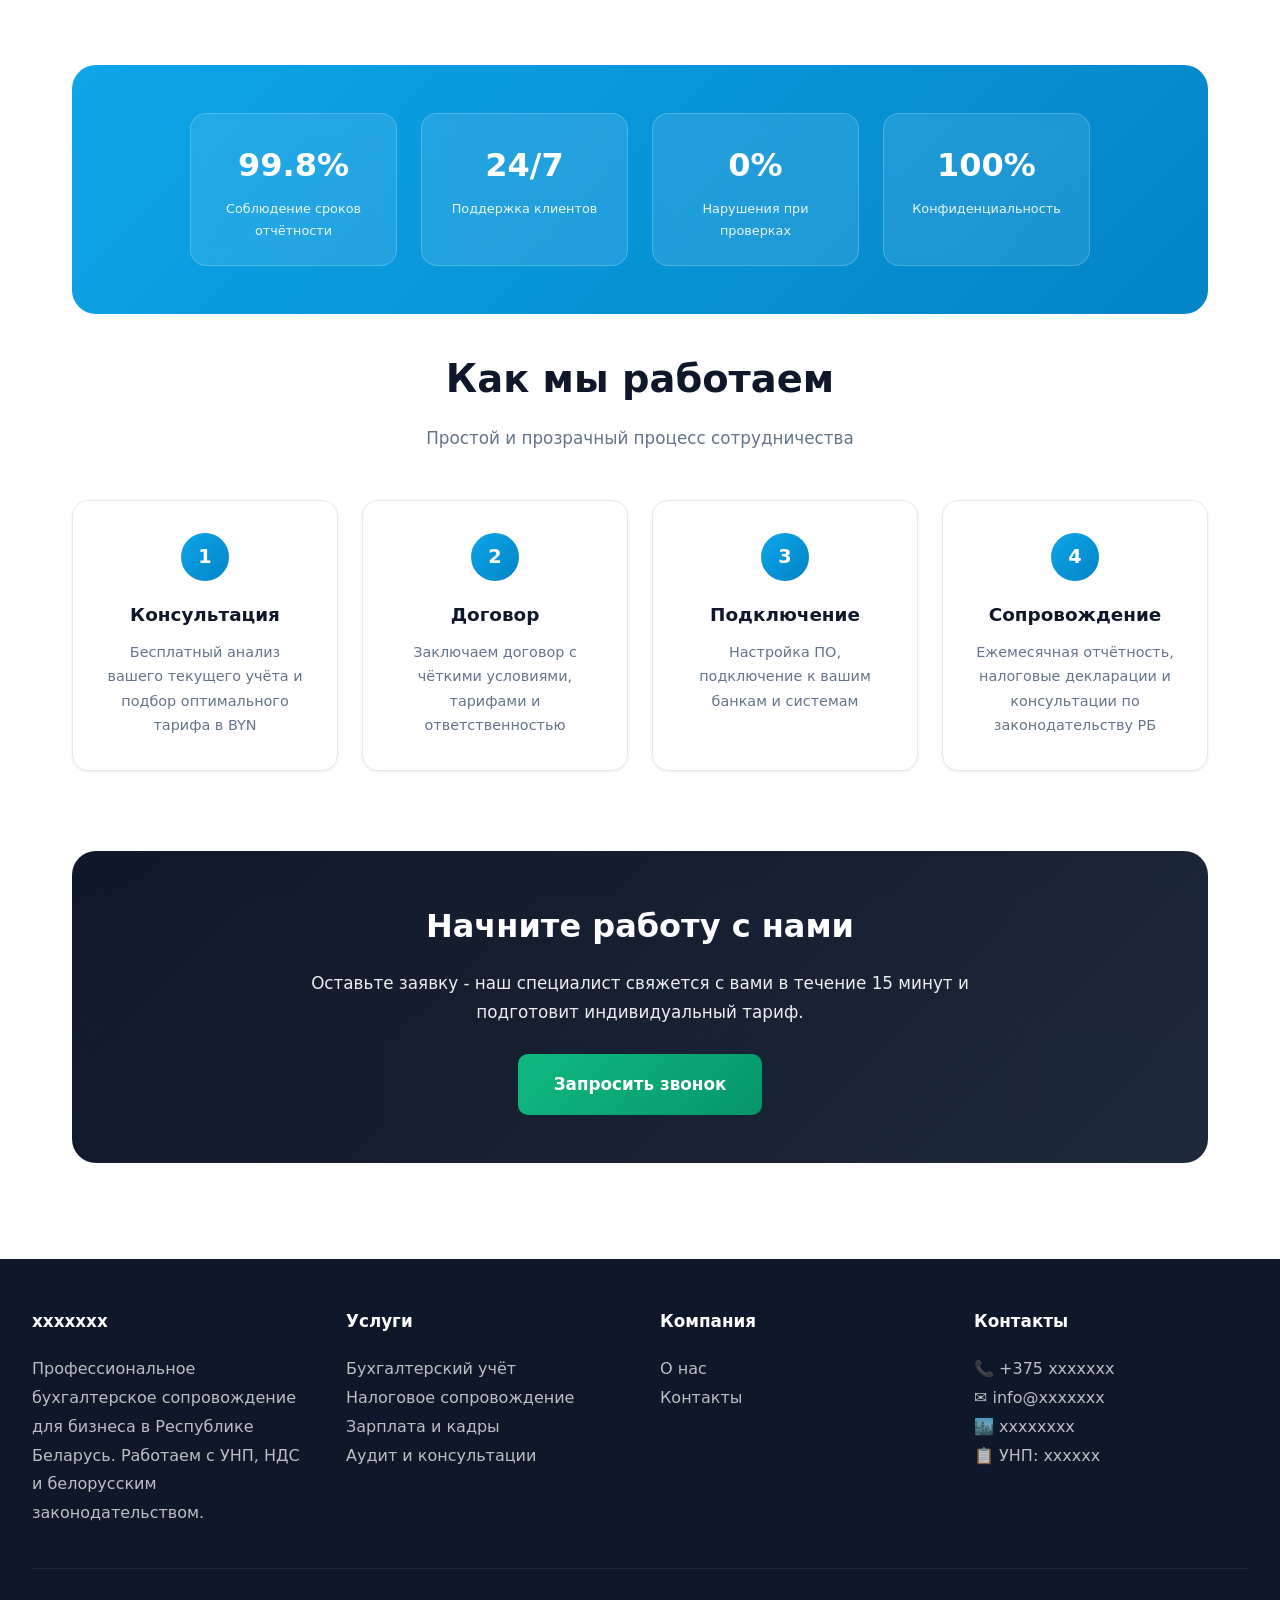
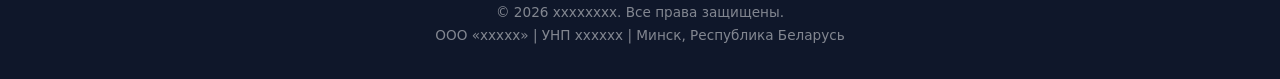
==== commit 5f28da27: "исправил переносы" ====
--- a/index.html
+++ b/index.html
@@ -151,7 +151,7 @@
             <div class="cta-card">
                 <div class="cta-wrap">
                     <h2>Начните работу с нами</h2>
-                    <p>Оставьте заявку — наш специалист свяжется с вами в течение 15 минут и подготовит индивидуальный тариф.</p>
+                    <p>Оставьте заявку - наш специалист свяжется с вами в течение 15 минут и подготовит индивидуальный тариф.</p>
                     <a href="contact.html" class="btn btn-accent btn-lg">Запросить звонок</a>
                 </div>
             </div>
--- a/style.css
+++ b/style.css
@@ -44,7 +44,7 @@
     z-index: 1;
 }
 
-/* плоткая сетка на фоне — добавляет «матовую» текстуру без перегруза */
+/* плоткая сетка на фоне - добавляет «матовую» текстуру без перегруза */
 body::before {
     content: "";
     position: fixed;
@@ -142,8 +142,8 @@
 
 /* =========================================================
    КНОПКИ (ЕДИНАЯ СИСТЕМА)
-   — btn-block растягивает кнопку на 100%
-   — btn-lg / btn-sm — размеры
+   - btn-block растягивает кнопку на 100%
+   - btn-lg / btn-sm - размеры
    ========================================================= */
 .btn {
     display: inline-flex;
@@ -168,7 +168,7 @@
 .btn-lg { padding: 1rem 2.2rem; font-size: 1.05rem; min-height: 48px; }
 .btn-sm { padding: .55rem 1.3rem; font-size: .85rem; min-height: 38px; }
 
-/* Primary — синий градиент */
+/* Primary - синий градиент */
 .btn-primary { background: linear-gradient(135deg, var(--primary), var(--primary-dark)); color: #fff; }
 .btn-primary:hover {
     background: linear-gradient(135deg, var(--primary-dark), var(--secondary));
@@ -177,7 +177,7 @@
 }
 .btn-primary:active { transform: scale(.98); }
 
-/* Accent — зелёный (CTA / отправка) */
+/* Accent - зелёный (CTA / отправка) */
 .btn-accent { background: linear-gradient(135deg, var(--accent), #059669); color: #fff; }
 .btn-accent:hover {
     background: linear-gradient(135deg, #059669, #047857);
@@ -185,7 +185,7 @@
     box-shadow: 0 8px 20px rgba(16,185,129,.3);
 }
 
-/* Outline — прозрачные с рамкой */
+/* Outline - прозрачные с рамкой */
 .btn-outline {
     background: rgba(255,255,255,.15);
     color: #fff;
@@ -197,7 +197,7 @@
     transform: translateY(-2px) scale(1.02);
 }
 
-/* Light outline — для светлых секций */
+/* Light outline - для светлых секций */
 .btn-outline-light {
     background: transparent;
     color: var(--secondary);
@@ -209,7 +209,7 @@
     border-color: var(--primary);
 }
 
-/* Ghost — без рамки, только текст */
+/* Ghost - без рамки, только текст */
 .btn-ghost {
     background: transparent;
     color: var(--primary);
@@ -505,7 +505,7 @@
 .pricing-features li { padding: .55rem 0; color: var(--text-light); border-bottom: 1px solid rgba(0,0,0,.05); display: flex; align-items: center; gap: .6rem; }
 .pricing-features li:last-child { border-bottom: none; }
 .pricing-features li::before { content: '✓'; color: var(--accent); font-weight: 700; }
-/* кнопка всегда на одинаковом уровне — margin-top auto */
+/* кнопка всегда на одинаковом уровне - margin-top auto */
 .pricing-card .btn { margin-top: auto; }
 
 /* CTA section */
@@ -528,7 +528,7 @@
 .cta-btn:hover { transform: translateY(-3px) scale(1.02); box-shadow: 0 12px 28px rgba(16,185,129,.35); }
 
 /* =========================================================
-   REVEAL — появление элементов при скролле
+   REVEAL - появление элементов при скролле
    ========================================================= */
 .reveal {
     opacity: 0;
